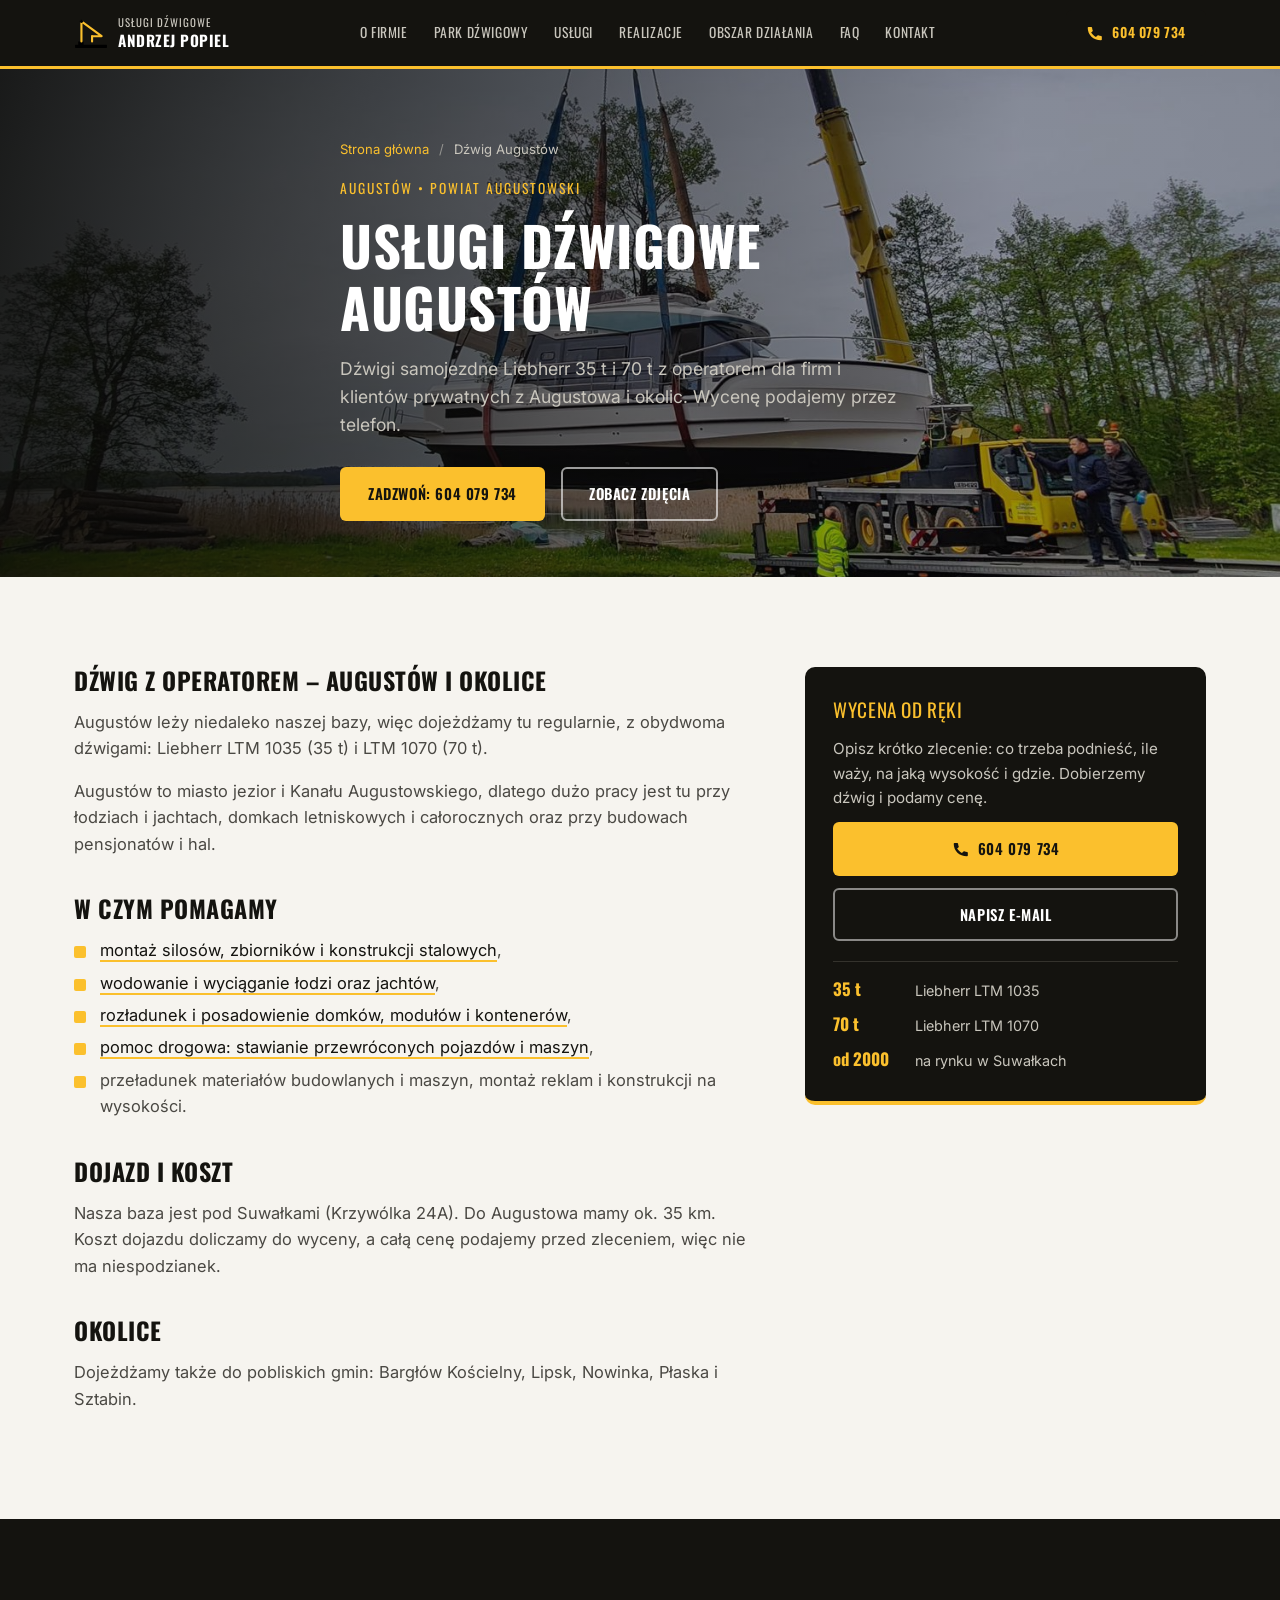
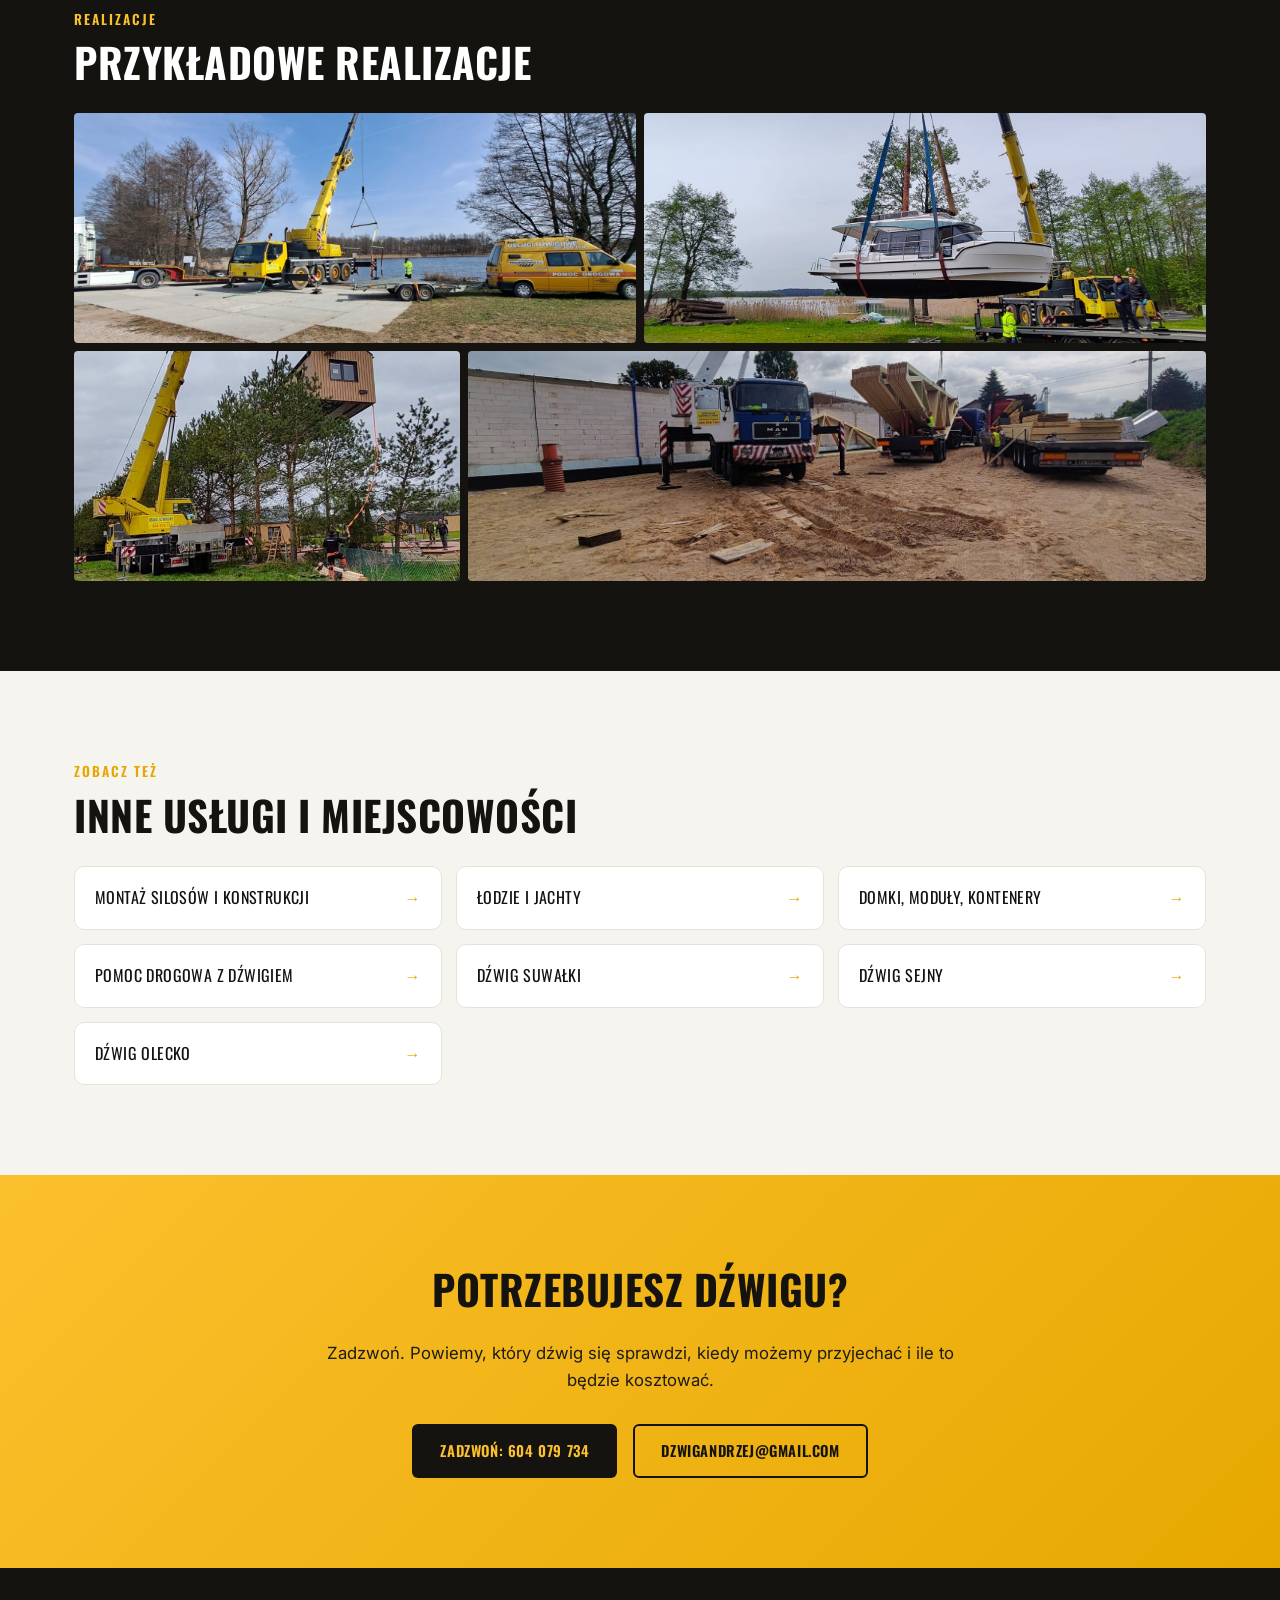
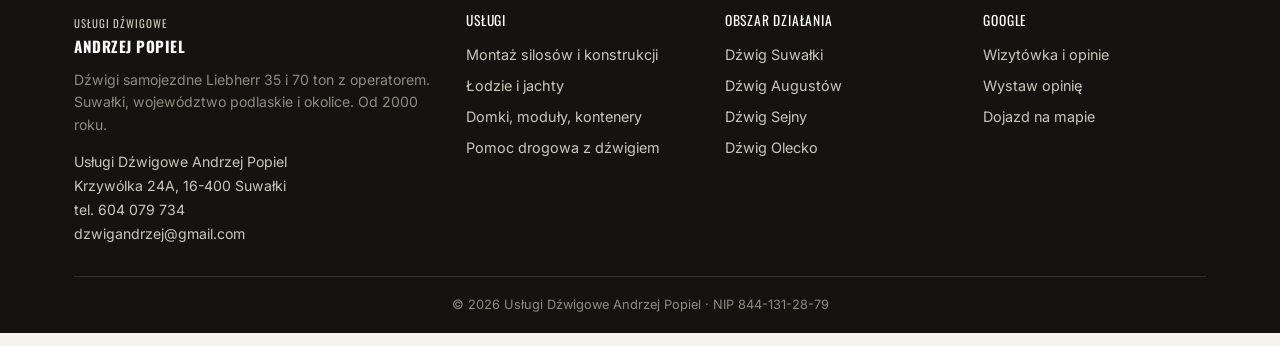
==== dzwig-augustow/index.html @ 6ecb6696 "SEO: dane firmy (JSON-LD), FAQ, obszar dzialania, podstrony uslug i miejscowosci, sitemap, robots, w" ====
<!DOCTYPE html>
<html lang="pl">
<head>
<meta charset="UTF-8">
<meta name="viewport" content="width=device-width, initial-scale=1.0">
<title>Dźwig Augustów – usługi dźwigowe i wynajem dźwigu | Popiel</title>
<meta name="description" content="Usługi dźwigowe w Augustowie i powiecie augustowskim. Dźwigi Liebherr 35 t i 70 t z operatorem: montaż, łodzie, domki, pomoc drogowa. Tel. 604 079 734.">
<link rel="canonical" href="https://www.dzwigsuwalki.pl/dzwig-augustow/">
<meta name="geo.region" content="PL-PD">
<meta name="geo.placename" content="Suwałki">
<meta property="og:type" content="website">
<meta property="og:locale" content="pl_PL">
<meta property="og:site_name" content="Usługi Dźwigowe Andrzej Popiel">
<meta property="og:title" content="Dźwig Augustów – usługi dźwigowe i wynajem dźwigu | Popiel">
<meta property="og:description" content="Usługi dźwigowe w Augustowie i powiecie augustowskim. Dźwigi Liebherr 35 t i 70 t z operatorem: montaż, łodzie, domki, pomoc drogowa. Tel. 604 079 734.">
<meta property="og:url" content="https://www.dzwigsuwalki.pl/dzwig-augustow/">
<meta property="og:image" content="https://www.dzwigsuwalki.pl/assets/img/galeria/galeria-32.jpg">
<meta name="twitter:card" content="summary_large_image">
<link rel="icon" href="/assets/img/favicon.svg" type="image/svg+xml">
<link rel="preconnect" href="https://fonts.googleapis.com">
<link rel="preconnect" href="https://fonts.gstatic.com" crossorigin>
<link href="https://fonts.googleapis.com/css2?family=Oswald:wght@500;600;700&family=Inter:wght@400;500;600;700&display=swap" rel="stylesheet">
<link rel="stylesheet" href="/assets/css/style.css">
<script type="application/ld+json">
{
 "@context": "https://schema.org",
 "@graph": [
  {
   "@type": "BreadcrumbList",
   "itemListElement": [
    {
     "@type": "ListItem",
     "position": 1,
     "name": "Strona główna",
     "item": "https://www.dzwigsuwalki.pl/"
    },
    {
     "@type": "ListItem",
     "position": 2,
     "name": "Dźwig Augustów",
     "item": "https://www.dzwigsuwalki.pl/dzwig-augustow/"
    }
   ]
  },
  {
   "@type": "Service",
   "name": "Usługi dźwigowe Augustów",
   "serviceType": "Usługi dźwigowe Augustów",
   "provider": {
    "@type": "LocalBusiness",
    "@id": "https://www.dzwigsuwalki.pl/#firma",
    "name": "Usługi Dźwigowe Andrzej Popiel",
    "telephone": "+48604079734",
    "address": {
     "@type": "PostalAddress",
     "streetAddress": "Krzywólka 24A",
     "addressLocality": "Suwałki",
     "postalCode": "16-400",
     "addressRegion": "podlaskie",
     "addressCountry": "PL"
    }
   },
   "areaServed": [
    "Augustów",
    "powiat augustowski",
    "Bargłów Kościelny",
    "Lipsk",
    "Nowinka",
    "Płaska",
    "Sztabin"
   ],
   "url": "https://www.dzwigsuwalki.pl/dzwig-augustow/",
   "description": "Usługi dźwigowe w Augustowie i powiecie augustowskim. Dźwigi Liebherr 35 t i 70 t z operatorem: montaż, łodzie, domki, pomoc drogowa. Tel. 604 079 734."
  }
 ]
}
</script>
</head>
<body>

<header class="site-header" id="header">
  <div class="container header-inner">
    <a href="/" class="logo" aria-label="Usługi Dźwigowe Andrzej Popiel – strona główna">
      <svg class="logo-icon" viewBox="0 0 64 64" aria-hidden="true">
        <rect x="2" y="54" width="60" height="6" rx="1"/>
        <rect x="8" y="48" width="10" height="8"/>
        <path d="M14 48 L14 10 L52 38 L34 38" fill="none" stroke="currentColor" stroke-width="4" stroke-linecap="round" stroke-linejoin="round"/>
        <line x1="34" y1="38" x2="34" y2="48" stroke="currentColor" stroke-width="4" stroke-linecap="round"/>
        <circle cx="14" cy="10" r="3"/>
      </svg>
      <span class="logo-text">USŁUGI DŹWIGOWE<br><strong>Andrzej Popiel</strong></span>
    </a>

    <nav class="main-nav" id="mainNav" aria-label="Menu główne">
      <a href="/#o-firmie">O firmie</a>
      <a href="/#sprzet">Park dźwigowy</a>
      <a href="/#uslugi">Usługi</a>
      <a href="/#galeria">Realizacje</a>
      <a href="/#obszar">Obszar działania</a>
      <a href="/#faq">FAQ</a>
      <a href="/#kontakt">Kontakt</a>
    </nav>

    <div class="header-actions">
      <a href="tel:604079734" class="btn btn-call">
        <svg viewBox="0 0 24 24" width="18" height="18" fill="currentColor" aria-hidden="true"><path d="M6.6 10.8c1.4 2.8 3.8 5.1 6.6 6.6l2.2-2.2c.3-.3.7-.4 1-.2 1.2.5 2.4.8 3.7.9.6 0 1 .5 1 1.1v3.6c0 .6-.5 1.1-1.1 1.1C9.6 21.7 2.3 14.4 2.3 5c0-.6.5-1.1 1.1-1.1H7c.6 0 1.1.4 1.1 1 .1 1.3.4 2.5.9 3.7.1.3.1.7-.2 1l-2.2 2.2z"/></svg>
        604 079 734
      </a>
      <button class="nav-toggle" id="navToggle" aria-label="Otwórz menu" aria-expanded="false">
        <span></span><span></span><span></span>
      </button>
    </div>
  </div>
</header>

<main>
<section class="subhero">
  <div class="hero-bg">
    <img src="/assets/img/galeria/galeria-32.jpg" alt="Załadunek łodzi motorowej dźwigiem nad jeziorem" loading="eager">
    <div class="hero-overlay"></div>
  </div>
  <div class="container subhero-content">
    <nav class="breadcrumbs" aria-label="Okruszki"><a href="/">Strona główna</a> <span>/</span> Dźwig Augustów</nav>
    <p class="hero-kicker">Augustów • powiat augustowski</p>
    <h1>Usługi dźwigowe Augustów</h1>
    <p class="hero-sub">Dźwigi samojezdne Liebherr 35&nbsp;t i&nbsp;70&nbsp;t z operatorem dla firm i klientów prywatnych z Augustowa i okolic. Wycenę podajemy przez telefon.</p>
    <div class="hero-cta">
      <a href="tel:604079734" class="btn btn-primary">Zadzwoń: 604 079 734</a>
      <a href="#realizacje" class="btn btn-ghost">Zobacz zdjęcia</a>
    </div>
  </div>
</section>

<section class="section">
  <div class="container article-grid">
    <article class="prose">
      <h2>Dźwig z operatorem – Augustów i okolice</h2>
      <p>Augustów leży niedaleko naszej bazy, więc dojeżdżamy tu regularnie, z obydwoma dźwigami: Liebherr LTM 1035 (35 t) i LTM 1070 (70 t).</p>
      <p>Augustów to miasto jezior i Kanału Augustowskiego, dlatego dużo pracy jest tu przy łodziach i jachtach, domkach letniskowych i całorocznych oraz przy budowach pensjonatów i hal.</p>

      <h2>W czym pomagamy</h2>
      <ul class="check-list">
        <li><a href="/montaz-silosow-konstrukcji/">montaż silosów, zbiorników i konstrukcji stalowych</a>,</li>
        <li><a href="/transport-lodzi-jachtow/">wodowanie i wyciąganie łodzi oraz jachtów</a>,</li>
        <li><a href="/przenoszenie-domkow-modulowych/">rozładunek i posadowienie domków, modułów i kontenerów</a>,</li>
        <li><a href="/pomoc-drogowa-dzwig/">pomoc drogowa: stawianie przewróconych pojazdów i maszyn</a>,</li>
        <li>przeładunek materiałów budowlanych i maszyn, montaż reklam i konstrukcji na wysokości.</li>
      </ul>

      <h2>Dojazd i koszt</h2>
      <p>Nasza baza jest pod Suwałkami (Krzywólka 24A). Do Augustowa mamy ok. 35 km. Koszt dojazdu doliczamy do wyceny, a całą cenę podajemy przed zleceniem, więc nie ma niespodzianek.</p>

      <h2>Okolice</h2>
      <p>Dojeżdżamy także do pobliskich gmin: Bargłów Kościelny, Lipsk, Nowinka, Płaska i Sztabin.</p>
    </article>
    <aside class="side-card">
      <p class="side-head">Wycena od ręki</p>
      <p>Opisz krótko zlecenie: co trzeba podnieść, ile waży, na jaką wysokość i gdzie. Dobierzemy dźwig i podamy cenę.</p>
      <a href="tel:604079734" class="btn btn-primary btn-block"><svg viewBox="0 0 24 24" width="18" height="18" fill="currentColor" aria-hidden="true"><path d="M6.6 10.8c1.4 2.8 3.8 5.1 6.6 6.6l2.2-2.2c.3-.3.7-.4 1-.2 1.2.5 2.4.8 3.7.9.6 0 1 .5 1 1.1v3.6c0 .6-.5 1.1-1.1 1.1C9.6 21.7 2.3 14.4 2.3 5c0-.6.5-1.1 1.1-1.1H7c.6 0 1.1.4 1.1 1 .1 1.3.4 2.5.9 3.7.1.3.1.7-.2 1l-2.2 2.2z"/></svg> 604 079 734</a>
      <a href="mailto:dzwigandrzej@gmail.com" class="btn btn-ghost-dark btn-block">Napisz e-mail</a>
      <ul class="side-facts">
        <li><strong>35 t</strong> Liebherr LTM 1035</li>
        <li><strong>70 t</strong> Liebherr LTM 1070</li>
        <li><strong>od 2000</strong> na rynku w Suwałkach</li>
      </ul>
    </aside>
  </div>
</section>

<section class="section section-dark" id="realizacje">
  <div class="container">
    <p class="section-kicker">Realizacje</p>
    <h2 class="section-title">Przykładowe realizacje</h2>
    <div class="gallery">
      <figure class="gallery-item" data-group="portfolio">
        <img src="/assets/img/galeria/galeria-02.jpg" alt="Przygotowanie do wodowania łodzi" loading="lazy">
        <figcaption>Przygotowanie do wodowania łodzi</figcaption>
      </figure>
      <figure class="gallery-item" data-group="portfolio">
        <img src="/assets/img/galeria/galeria-32.jpg" alt="Załadunek łodzi motorowej nad jeziorem" loading="lazy">
        <figcaption>Załadunek łodzi motorowej nad jeziorem</figcaption>
      </figure>
      <figure class="gallery-item" data-group="portfolio">
        <img src="/assets/img/galeria/galeria-25.jpg" alt="Przeniesienie domku całorocznego" loading="lazy">
        <figcaption>Przeniesienie domku całorocznego</figcaption>
      </figure>
      <figure class="gallery-item" data-group="portfolio">
        <img src="/assets/img/galeria/galeria-41.jpg" alt="Montaż wiązarów dachowych przy budowie hali" loading="lazy">
        <figcaption>Montaż wiązarów dachowych przy budowie hali</figcaption>
      </figure>
    </div>
  </div>
</section>

<section class="section">
  <div class="container">
    <p class="section-kicker">Zobacz też</p>
    <h2 class="section-title">Inne usługi i miejscowości</h2>
    <div class="related-grid">
      <a class="related-card" href="/montaz-silosow-konstrukcji/"><span>Montaż silosów i konstrukcji</span><span class="arrow">→</span></a>
      <a class="related-card" href="/transport-lodzi-jachtow/"><span>Łodzie i jachty</span><span class="arrow">→</span></a>
      <a class="related-card" href="/przenoszenie-domkow-modulowych/"><span>Domki, moduły, kontenery</span><span class="arrow">→</span></a>
      <a class="related-card" href="/pomoc-drogowa-dzwig/"><span>Pomoc drogowa z dźwigiem</span><span class="arrow">→</span></a>
      <a class="related-card" href="/"><span>Dźwig Suwałki</span><span class="arrow">→</span></a>
      <a class="related-card" href="/dzwig-sejny/"><span>Dźwig Sejny</span><span class="arrow">→</span></a>
      <a class="related-card" href="/dzwig-olecko/"><span>Dźwig Olecko</span><span class="arrow">→</span></a>
    </div>
  </div>
</section>

<section class="section cennik">
  <div class="container cennik-inner">
    <h2 class="section-title">Potrzebujesz dźwigu?</h2>
    <p class="section-lead">Zadzwoń. Powiemy, który dźwig się sprawdzi, kiedy możemy przyjechać i ile to będzie kosztować.</p>
    <div class="cennik-cta">
      <a href="tel:604079734" class="btn btn-primary btn-dark">Zadzwoń: 604 079 734</a>
      <a href="mailto:dzwigandrzej@gmail.com" class="btn btn-ghost-dark">dzwigandrzej@gmail.com</a>
    </div>
  </div>
</section>
</main>

<footer class="site-footer">
  <div class="container">
    <div class="footer-grid">
      <div class="footer-brand">
        <span class="logo-text">USŁUGI DŹWIGOWE<br><strong>Andrzej Popiel</strong></span>
        <p>Dźwigi samojezdne Liebherr 35 i 70 ton z operatorem. Suwałki, województwo podlaskie i okolice. Od 2000 roku.</p>
        <address class="footer-nap">
          Usługi Dźwigowe Andrzej Popiel<br>
          Krzywólka 24A, 16-400 Suwałki<br>
          <a href="tel:604079734">tel. 604 079 734</a><br>
          <a href="mailto:dzwigandrzej@gmail.com">dzwigandrzej@gmail.com</a>
        </address>
      </div>
      <div class="footer-col">
        <p class="footer-head">Usługi</p>
        <ul>
          <li><a href="/montaz-silosow-konstrukcji/">Montaż silosów i konstrukcji</a></li>
          <li><a href="/transport-lodzi-jachtow/">Łodzie i jachty</a></li>
          <li><a href="/przenoszenie-domkow-modulowych/">Domki, moduły, kontenery</a></li>
          <li><a href="/pomoc-drogowa-dzwig/">Pomoc drogowa z dźwigiem</a></li>
        </ul>
      </div>
      <div class="footer-col">
        <p class="footer-head">Obszar działania</p>
        <ul>
          <li><a href="/">Dźwig Suwałki</a></li>
          <li><a href="/dzwig-augustow/">Dźwig Augustów</a></li>
          <li><a href="/dzwig-sejny/">Dźwig Sejny</a></li>
          <li><a href="/dzwig-olecko/">Dźwig Olecko</a></li>
        </ul>
      </div>
      <div class="footer-col">
        <p class="footer-head">Google</p>
        <ul>
          <li><a href="https://www.google.com/maps/place/?q=place_id:ChIJlbcXDkkC4UYRkicDk2VpRoY" target="_blank" rel="noopener">Wizytówka i opinie</a></li>
          <li><a href="https://search.google.com/local/writereview?placeid=ChIJlbcXDkkC4UYRkicDk2VpRoY" target="_blank" rel="noopener">Wystaw opinię</a></li>
          <li><a href="https://www.google.com/maps/place/?q=place_id:ChIJlbcXDkkC4UYRkicDk2VpRoY" target="_blank" rel="noopener">Dojazd na mapie</a></li>
        </ul>
      </div>
    </div>
    <p class="footer-bottom">&copy; <span id="year">2026</span> Usługi Dźwigowe Andrzej Popiel · NIP 844-131-28-79</p>
  </div>
</footer>

<div class="lightbox" id="lightbox">
  <button class="lightbox-close" id="lightboxClose" aria-label="Zamknij">&times;</button>
  <button class="lightbox-nav lightbox-prev" id="lightboxPrev" aria-label="Poprzednie zdjęcie">&#8249;</button>
  <img src="" alt="" id="lightboxImg">
  <button class="lightbox-nav lightbox-next" id="lightboxNext" aria-label="Następne zdjęcie">&#8250;</button>
  <p class="lightbox-caption" id="lightboxCaption"></p>
</div>

<script src="/assets/js/script.js"></script>
</body>
</html>
---- assets/css/style.css ----
/* =========================================================
   Usługi Dźwigowe Andrzej Popiel — style.css
   Industrial yellow / black theme
   ========================================================= */

:root{
  --yellow: #FBC02D;
  --yellow-dark: #E6A800;
  --black: #14130F;
  --black-soft: #1c1b16;
  --grey-900: #232220;
  --grey-700: #4a4843;
  --grey-300: #c9c6bd;
  --cream: #f6f4ef;
  --white: #ffffff;
  --red: #C0392B;
  --radius: 10px;
  --shadow: 0 12px 30px rgba(0,0,0,.18);
  --font-head: 'Oswald', sans-serif;
  --font-body: 'Inter', system-ui, -apple-system, Segoe UI, Roboto, sans-serif;
  --container: 1180px;
}

*{box-sizing:border-box;}
html{scroll-behavior:smooth;}
body{
  margin:0;
  font-family:var(--font-body);
  color:var(--black);
  background:var(--cream);
  line-height:1.6;
  -webkit-font-smoothing:antialiased;
}
img{max-width:100%;display:block;}
a{color:inherit;text-decoration:none;}
ul{margin:0;padding:0;}
h1,h2,h3{font-family:var(--font-head);text-transform:uppercase;letter-spacing:.5px;margin:0 0 .5em;line-height:1.15;}
p{margin:0 0 1em;}
.container{max-width:var(--container);margin:0 auto;padding:0 24px;}

/* ---------- Buttons ---------- */
.btn{
  display:inline-flex;align-items:center;gap:8px;
  padding:13px 26px;border-radius:6px;font-family:var(--font-head);
  font-weight:600;text-transform:uppercase;letter-spacing:.6px;font-size:.92rem;
  border:2px solid transparent;cursor:pointer;transition:transform .15s ease, box-shadow .15s ease, background .15s ease, color .15s ease;
}
.btn:hover{transform:translateY(-2px);}
.btn-primary{background:var(--yellow);color:var(--black);}
.btn-primary:hover{background:var(--yellow-dark);box-shadow:var(--shadow);}
.btn-ghost{background:transparent;color:var(--white);border-color:rgba(255,255,255,.6);}
.btn-ghost:hover{background:rgba(255,255,255,.12);border-color:var(--white);}
.btn-ghost-dark{background:transparent;color:var(--black);border-color:var(--black);}
.btn-ghost-dark:hover{background:var(--black);color:var(--white);}
.btn-call{background:var(--black);color:var(--yellow);padding:10px 18px;font-size:.85rem;}
.btn-call:hover{background:var(--grey-900);transform:none;}
.btn-call svg{flex-shrink:0;}

/* ---------- Header ---------- */
.site-header{
  position:sticky;top:0;z-index:100;
  background:var(--black);
  border-bottom:3px solid var(--yellow);
}
.header-inner{
  display:flex;align-items:center;justify-content:space-between;
  padding:10px 24px;gap:20px;
}
.logo{display:flex;align-items:center;gap:10px;color:var(--white);flex-shrink:0;}
.logo-icon{width:34px;height:34px;color:var(--yellow);flex-shrink:0;}
.logo-text{font-family:var(--font-head);font-size:.68rem;letter-spacing:1px;text-transform:uppercase;line-height:1.35;color:var(--grey-300);}
.logo-text strong{color:var(--white);font-size:.95rem;letter-spacing:.5px;}

.main-nav{display:flex;gap:26px;}
.main-nav a{
  font-family:var(--font-head);font-size:.85rem;letter-spacing:.6px;text-transform:uppercase;
  color:var(--grey-300);position:relative;padding:4px 0;
}
.main-nav a:hover{color:var(--yellow);}

.header-actions{display:flex;align-items:center;gap:14px;}
.nav-toggle{
  display:none;flex-direction:column;justify-content:center;gap:5px;
  width:38px;height:38px;background:none;border:none;cursor:pointer;padding:0;
}
.nav-toggle span{display:block;height:2px;width:100%;background:var(--white);border-radius:2px;}

/* ---------- Hero ---------- */
.hero{position:relative;min-height:88vh;display:flex;align-items:center;color:var(--white);overflow:hidden;}
.hero-bg{position:absolute;inset:0;z-index:0;}
.hero-bg img{width:100%;height:100%;object-fit:cover;object-position:center 40%;}
.hero-overlay{
  position:absolute;inset:0;
  background:linear-gradient(100deg, rgba(10,10,8,.92) 0%, rgba(10,10,8,.62) 42%, rgba(10,10,8,.35) 75%);
}
.hero-content{position:relative;z-index:1;padding-top:60px;padding-bottom:70px;}
.hero-kicker{
  font-family:var(--font-head);text-transform:uppercase;letter-spacing:2px;color:var(--yellow);
  font-size:.85rem;margin-bottom:14px;
}
.hero h1{font-size:clamp(2.4rem, 5.5vw, 4.2rem);margin-bottom:18px;max-width:14ch;}
.hero-sub{font-size:1.1rem;max-width:560px;color:var(--grey-300);}
.hero-sub strong{color:var(--white);}
.hero-cta{display:flex;gap:16px;flex-wrap:wrap;margin-top:28px;}

.scroll-down{
  position:absolute;bottom:26px;left:50%;transform:translateX(-50%);
  width:30px;height:48px;border:2px solid rgba(255,255,255,.6);border-radius:20px;z-index:1;
}
.scroll-down span{
  position:absolute;top:8px;left:50%;width:5px;height:5px;margin-left:-2.5px;
  background:var(--yellow);border-radius:50%;animation:scrollDown 1.8s infinite;
}
@keyframes scrollDown{0%{opacity:1;top:8px;}80%{opacity:0;top:30px;}100%{opacity:0;top:8px;}}

/* ---------- Sections ---------- */
.section{padding:90px 0;}
.section-dark{background:var(--black);color:var(--white);}
.section-dark .section-title{color:var(--white);}
.section-kicker{
  font-family:var(--font-head);text-transform:uppercase;letter-spacing:2px;color:var(--yellow-dark);
  font-size:.85rem;margin-bottom:8px;font-weight:600;
}
.section-dark .section-kicker{color:var(--yellow);}
.section-title{font-size:clamp(1.8rem,3.2vw,2.6rem);margin-bottom:28px;}
.section-lead{max-width:680px;color:var(--grey-700);font-size:1.05rem;}
.section-dark .section-lead{color:var(--grey-300);}

/* ---------- About ---------- */
.about-grid{display:grid;grid-template-columns:1.5fr 1fr;gap:50px;align-items:start;}
.about-text p{color:var(--grey-700);font-size:1.03rem;}
.about-badges{display:grid;grid-template-columns:1fr 1fr;gap:14px;}
.badge-card{
  background:var(--black);color:var(--white);border-radius:var(--radius);
  padding:22px 16px;text-align:center;display:flex;flex-direction:column;justify-content:center;
  gap:6px;border-bottom:4px solid var(--yellow);min-height:120px;
}
.badge-num{font-family:var(--font-head);font-size:1.9rem;color:var(--yellow);font-weight:700;}
.badge-label{font-size:.82rem;letter-spacing:.4px;color:var(--grey-300);text-transform:uppercase;}
.badge-wide{grid-column:1 / -1;background:var(--grey-900);}

/* ---------- Fleet ---------- */
.fleet-grid{display:grid;grid-template-columns:1fr 1fr;gap:30px;}
.fleet-card{background:var(--grey-900);border-radius:var(--radius);overflow:hidden;border:1px solid #34322c;}
.fleet-img{aspect-ratio:16/10;overflow:hidden;}
.fleet-img img{width:100%;height:100%;object-fit:cover;}
.fleet-info{padding:26px 26px 30px;}
.fleet-info h3{color:var(--white);font-size:1.5rem;margin-bottom:14px;}
.fleet-info h3 span{color:var(--yellow);}
.fleet-info p{color:var(--grey-300);font-size:.98rem;margin-bottom:0;}

/* ---------- Services ---------- */
.services-grid{display:grid;grid-template-columns:repeat(4,1fr);gap:20px;}
.service-card{
  background:var(--white);border:1px solid #e7e3d8;border-radius:var(--radius);
  padding:26px 22px;transition:transform .18s ease, box-shadow .18s ease, border-color .18s ease;
}
.service-card:hover{transform:translateY(-4px);box-shadow:var(--shadow);border-color:var(--yellow);}
.service-icon{font-size:1.8rem;margin-bottom:12px;}
.service-card h3{font-size:1rem;margin-bottom:8px;letter-spacing:.3px;}
.service-card p{color:var(--grey-700);font-size:.92rem;margin-bottom:0;}

/* ---------- Gallery filters ---------- */
.filters{display:flex;gap:10px;flex-wrap:wrap;margin-bottom:34px;}
.filter-btn{
  background:transparent;border:1.5px solid var(--grey-700);color:var(--grey-300);
  font-family:var(--font-head);font-size:.78rem;letter-spacing:.6px;text-transform:uppercase;
  padding:9px 18px;border-radius:30px;cursor:pointer;transition:all .15s ease;
}
.filter-btn:hover{border-color:var(--yellow);color:var(--white);}
.filter-btn.active{background:var(--yellow);border-color:var(--yellow);color:var(--black);}

/* ---------- Justified gallery (pure CSS, preserves full image content) ---------- */
.gallery{display:flex;flex-wrap:wrap;gap:8px;}
.gallery-item{
  position:relative;flex-grow:1;margin:0;cursor:pointer;overflow:hidden;border-radius:4px;
  background:#000;
}
.gallery-item img{
  height:230px;width:100%;min-width:160px;object-fit:cover;display:block;
  transition:transform .35s ease, filter .35s ease;
}
.gallery-item:hover img{transform:scale(1.06);}
.gallery-item figcaption{
  position:absolute;left:0;right:0;bottom:0;padding:14px 14px 10px;
  background:linear-gradient(0deg, rgba(0,0,0,.85), rgba(0,0,0,0));
  color:var(--white);font-size:.84rem;opacity:0;transform:translateY(8px);
  transition:opacity .25s ease, transform .25s ease;
}
.gallery-item:hover figcaption{opacity:1;transform:translateY(0);}
.gallery-item .tag{
  display:block;color:var(--yellow);font-size:.7rem;text-transform:uppercase;letter-spacing:.5px;margin-top:3px;
  font-family:var(--font-head);
}
.gallery-item.is-hidden{display:none;}

/* Historic photos — subtle archival tint to distinguish from current portfolio */
.historia-gallery .gallery-item img{filter:sepia(.22) contrast(1.03) saturate(.92);}
.historia-gallery .gallery-item:hover img{filter:sepia(.05) contrast(1.05);}

/* ---------- Lightbox ---------- */
.lightbox{
  position:fixed;inset:0;background:rgba(8,8,6,.94);z-index:1000;
  display:none;align-items:center;justify-content:center;flex-direction:column;padding:30px;
}
.lightbox.open{display:flex;}
.lightbox img{max-width:90vw;max-height:80vh;border-radius:4px;box-shadow:0 20px 60px rgba(0,0,0,.5);}
.lightbox-caption{color:var(--grey-300);margin-top:16px;font-size:.95rem;text-align:center;}
.lightbox-close{
  position:absolute;top:20px;right:24px;background:none;border:none;color:var(--white);
  font-size:2.4rem;line-height:1;cursor:pointer;
}
.lightbox-nav{
  position:absolute;top:50%;transform:translateY(-50%);background:rgba(255,255,255,.08);
  border:none;color:var(--white);width:50px;height:50px;border-radius:50%;font-size:1.3rem;cursor:pointer;
}
.lightbox-nav:hover{background:var(--yellow);color:var(--black);}
.lightbox-prev{left:20px;}
.lightbox-next{right:20px;}

/* ---------- Cennik ---------- */
.cennik{background:linear-gradient(135deg, var(--yellow) 0%, var(--yellow-dark) 100%);}
.cennik-inner{text-align:center;}
.cennik .section-kicker{color:var(--black);opacity:.7;}
.cennik .section-title{color:var(--black);}
.cennik .section-lead{color:var(--black-soft);margin:0 auto 30px;}
.cennik-cta{display:flex;gap:16px;justify-content:center;flex-wrap:wrap;}
.cennik .btn-ghost-dark{border-color:var(--black);}

/* ---------- Contact ---------- */
.contact-grid{display:grid;grid-template-columns:1fr 1.2fr;gap:40px;align-items:stretch;}
.contact-info{display:flex;flex-direction:column;gap:14px;}
.contact-row{
  display:flex;align-items:center;gap:16px;background:var(--white);border:1px solid #e7e3d8;
  border-radius:var(--radius);padding:18px 20px;transition:border-color .15s ease, transform .15s ease;
}
a.contact-row:hover{border-color:var(--yellow);transform:translateX(4px);}
.contact-row-static{cursor:default;}
.contact-row-static:hover{transform:none;}
.contact-icon{
  width:42px;height:42px;border-radius:50%;background:var(--black);color:var(--yellow);
  display:flex;align-items:center;justify-content:center;flex-shrink:0;
}
.contact-row strong{display:block;font-family:var(--font-head);text-transform:uppercase;font-size:.78rem;letter-spacing:.5px;color:var(--grey-700);}
.btn-maps{align-self:flex-start;margin-top:6px;}
.contact-map{border-radius:var(--radius);overflow:hidden;min-height:340px;border:1px solid #e7e3d8;}
.contact-map iframe{width:100%;height:100%;min-height:340px;filter:grayscale(.1) contrast(1.05);}

/* ---------- Footer ---------- */
.site-footer{background:var(--black);color:var(--grey-300);padding:42px 0 0;}
.footer-inner{display:flex;justify-content:space-between;align-items:flex-end;flex-wrap:wrap;gap:24px;padding-bottom:28px;border-bottom:1px solid #34322c;}
.footer-brand .logo-text{color:var(--grey-300);}
.footer-brand .logo-text strong{color:var(--white);}
.footer-brand p{margin-top:8px;font-size:.88rem;color:var(--grey-700);}
.footer-contact{display:flex;flex-direction:column;gap:6px;align-items:flex-end;font-family:var(--font-head);letter-spacing:.4px;}
.footer-contact a:hover{color:var(--yellow);}
.footer-bottom{text-align:center;font-size:.8rem;color:var(--grey-700);padding:18px 0;}

/* ---------- Reveal animation ---------- */
.reveal{opacity:0;transform:translateY(24px);transition:opacity .6s ease, transform .6s ease;}
.reveal.in-view{opacity:1;transform:translateY(0);}

/* =========================================================
   Responsive
   ========================================================= */
@media (max-width: 980px){
  .main-nav{
    position:fixed;top:65px;left:0;right:0;bottom:0;background:var(--black);
    flex-direction:column;align-items:flex-start;gap:0;padding:10px 0;
    transform:translateY(-110%);transition:transform .25s ease;overflow-y:auto;
  }
  .main-nav.open{transform:translateY(0);}
  .main-nav a{width:100%;padding:16px 24px;border-bottom:1px solid #2a2924;}
  .nav-toggle{display:flex;}
  .about-grid{grid-template-columns:1fr;}
  .fleet-grid{grid-template-columns:1fr;}
  .services-grid{grid-template-columns:repeat(2,1fr);}
  .contact-grid{grid-template-columns:1fr;}
  .contact-map{min-height:280px;}
}

@media (max-width: 600px){
  .header-inner{padding:8px 16px;}
  .logo-text{display:none;}
  .btn-call{font-size:.8rem;padding:9px 12px;}
  .hero{min-height:78vh;}
  .hero h1{max-width:none;}
  .hero-cta .btn{flex:1 1 100%;justify-content:center;}
  .section{padding:60px 0;}
  .services-grid{grid-template-columns:1fr 1fr;}
  .about-badges{grid-template-columns:1fr 1fr;}
  .gallery-item img{height:140px;}
  .lightbox-nav{width:40px;height:40px;font-size:1rem;}
  .lightbox-prev{left:8px;}
  .lightbox-next{right:8px;}
  .footer-inner{flex-direction:column;align-items:flex-start;}
  .footer-contact{align-items:flex-start;}
}

@media (max-width: 400px){
  .services-grid{grid-template-columns:1fr;}
}

/* =========================================================
   SEO update 2026-10 — nowe sekcje i podstrony
   ========================================================= */
address{font-style:normal;}
.inline-address{display:inline;}
.btn-block{width:100%;justify-content:center;}
.btn-dark{background:var(--black);color:var(--yellow);}
.btn-dark:hover{background:var(--grey-900);}

/* usługi – linki */
.service-card h3 a:hover{color:var(--yellow-dark);}
.service-more{display:inline-block;margin-top:12px;font-family:var(--font-head);font-size:.8rem;letter-spacing:.6px;text-transform:uppercase;color:var(--black);border-bottom:2px solid var(--yellow);}
.service-more:hover{color:var(--yellow-dark);}

/* opinie */
.reviews-band{background:var(--grey-900);color:var(--white);padding:46px 0;border-top:3px solid var(--yellow);}
.reviews-inner{display:grid;grid-template-columns:auto 1fr auto;gap:40px;align-items:center;}
.reviews-score{display:flex;flex-direction:column;align-items:flex-start;gap:2px;}
.reviews-num{font-family:var(--font-head);font-size:3.2rem;line-height:1;color:var(--yellow);font-weight:700;}
.reviews-stars{color:var(--yellow);letter-spacing:3px;font-size:1.1rem;}
.reviews-label{font-size:.78rem;text-transform:uppercase;letter-spacing:.6px;color:var(--grey-300);}
.reviews-quote{margin:0;font-size:1.25rem;font-family:var(--font-head);letter-spacing:.3px;}
.reviews-quote span{display:block;font-family:var(--font-body);font-size:.85rem;color:var(--grey-300);margin-top:4px;letter-spacing:0;}
.reviews-cta{display:flex;gap:12px;flex-wrap:wrap;}

/* obszar */
.area-grid{display:grid;grid-template-columns:repeat(4,1fr);gap:16px;margin:10px 0 24px;}
.area-card{display:flex;flex-direction:column;gap:4px;background:var(--white);border:1px solid #e7e3d8;border-left:4px solid var(--yellow);border-radius:var(--radius);padding:20px 20px;transition:transform .15s ease, box-shadow .15s ease;}
a.area-card:hover{transform:translateY(-3px);box-shadow:var(--shadow);}
.area-card strong{font-family:var(--font-head);text-transform:uppercase;letter-spacing:.4px;font-size:1.1rem;}
.area-card span{color:var(--grey-700);font-size:.9rem;}
.area-card-main{background:var(--black);color:var(--white);border-color:var(--black);border-left-color:var(--yellow);}
.area-card-main span{color:var(--grey-300);}
.area-list{color:var(--grey-700);max-width:900px;font-size:.95rem;}

/* FAQ */
.section-faq{background:#efece4;}
.faq-wrap{display:grid;grid-template-columns:1fr 1.6fr;gap:50px;align-items:start;}
.faq-list{display:flex;flex-direction:column;gap:10px;}
.faq-item{background:var(--white);border:1px solid #e2ddd0;border-radius:var(--radius);}
.faq-item summary{cursor:pointer;list-style:none;padding:18px 52px 18px 20px;font-weight:600;position:relative;}
.faq-item summary::-webkit-details-marker{display:none;}
.faq-item summary::after{content:"+";position:absolute;right:20px;top:50%;transform:translateY(-50%);font-family:var(--font-head);font-size:1.4rem;color:var(--yellow-dark);}
.faq-item[open] summary::after{content:"–";}
.faq-item[open]{border-color:var(--yellow);}
.faq-item p{padding:0 20px 18px;margin:0;color:var(--grey-700);}

/* footer */
.footer-grid{display:grid;grid-template-columns:1.6fr 1fr 1fr 1fr;gap:36px;padding-bottom:30px;border-bottom:1px solid #34322c;}
.footer-brand p{margin-top:8px;font-size:.88rem;color:#8d8a81;}
.footer-nap{font-size:.88rem;line-height:1.7;color:var(--grey-300);}
.footer-nap a:hover,.footer-col a:hover{color:var(--yellow);}
.footer-head{font-family:var(--font-head);text-transform:uppercase;letter-spacing:.8px;color:var(--white);font-size:.85rem;margin-bottom:12px;}
.footer-col ul{list-style:none;display:flex;flex-direction:column;gap:8px;font-size:.9rem;}
.footer-bottom{color:#8d8a81;}

/* podstrony */
.subhero{position:relative;min-height:56vh;display:flex;align-items:flex-end;color:var(--white);overflow:hidden;}
.subhero-content{position:relative;z-index:1;padding-top:70px;padding-bottom:56px;}
.subhero h1{font-size:clamp(2rem,4.6vw,3.4rem);margin-bottom:16px;max-width:20ch;}
.breadcrumbs{font-size:.82rem;color:var(--grey-300);margin-bottom:18px;}
.breadcrumbs a{color:var(--yellow);}
.breadcrumbs span{margin:0 6px;opacity:.6;}
.article-grid{display:grid;grid-template-columns:1.7fr 1fr;gap:50px;align-items:start;}
.prose{max-width:720px;}
.prose h2{font-size:1.5rem;margin:1.6em 0 .6em;}
.prose h2:first-child{margin-top:0;}
.prose p,.prose li{color:var(--grey-700);font-size:1.03rem;}
.prose a{color:var(--black);border-bottom:2px solid var(--yellow);}
.prose a:hover{color:var(--yellow-dark);}
.check-list{list-style:none;margin:0 0 1em;display:flex;flex-direction:column;gap:6px;}
.check-list li{position:relative;padding-left:26px;}
.check-list li::before{content:"";position:absolute;left:0;top:.55em;width:12px;height:12px;background:var(--yellow);border-radius:2px;}
.step-list{margin:0 0 1em;padding-left:22px;display:flex;flex-direction:column;gap:10px;}
.step-list li::marker{font-family:var(--font-head);color:var(--yellow-dark);font-weight:700;}
.side-card{position:sticky;top:90px;background:var(--black);color:var(--white);border-radius:var(--radius);padding:28px;border-bottom:4px solid var(--yellow);display:flex;flex-direction:column;gap:12px;}
.side-card p{color:var(--grey-300);margin:0;font-size:.95rem;}
.side-card .side-head{font-family:var(--font-head);text-transform:uppercase;letter-spacing:.6px;color:var(--yellow);font-size:1.2rem;}
.side-card .btn-ghost-dark{color:var(--white);border-color:rgba(255,255,255,.5);}
.side-card .btn-ghost-dark:hover{background:var(--white);color:var(--black);}
.side-facts{list-style:none;margin-top:8px;border-top:1px solid #34322c;padding-top:14px;display:flex;flex-direction:column;gap:8px;font-size:.9rem;color:var(--grey-300);}
.side-facts strong{display:inline-block;min-width:78px;font-family:var(--font-head);color:var(--yellow);font-size:1.05rem;}
.related-grid{display:grid;grid-template-columns:repeat(3,1fr);gap:14px;}
.related-card{display:flex;justify-content:space-between;align-items:center;background:var(--white);border:1px solid #e7e3d8;border-radius:var(--radius);padding:18px 20px;font-family:var(--font-head);text-transform:uppercase;letter-spacing:.4px;transition:border-color .15s ease, transform .15s ease;}
.related-card:hover{border-color:var(--yellow);transform:translateX(4px);}
.related-card .arrow{color:var(--yellow-dark);}
.notfound{min-height:50vh;}

@media (max-width: 980px){
  .reviews-inner{grid-template-columns:1fr;gap:20px;}
  .area-grid{grid-template-columns:1fr 1fr;}
  .faq-wrap{grid-template-columns:1fr;gap:10px;}
  .footer-grid{grid-template-columns:1fr 1fr;}
  .article-grid{grid-template-columns:1fr;}
  .side-card{position:static;}
  .related-grid{grid-template-columns:1fr 1fr;}
}
@media (max-width: 600px){
  .area-grid{grid-template-columns:1fr;}
  .footer-grid{grid-template-columns:1fr;}
  .related-grid{grid-template-columns:1fr;}
  .subhero{min-height:auto;}
  .reviews-cta .btn{flex:1 1 100%;justify-content:center;}
}
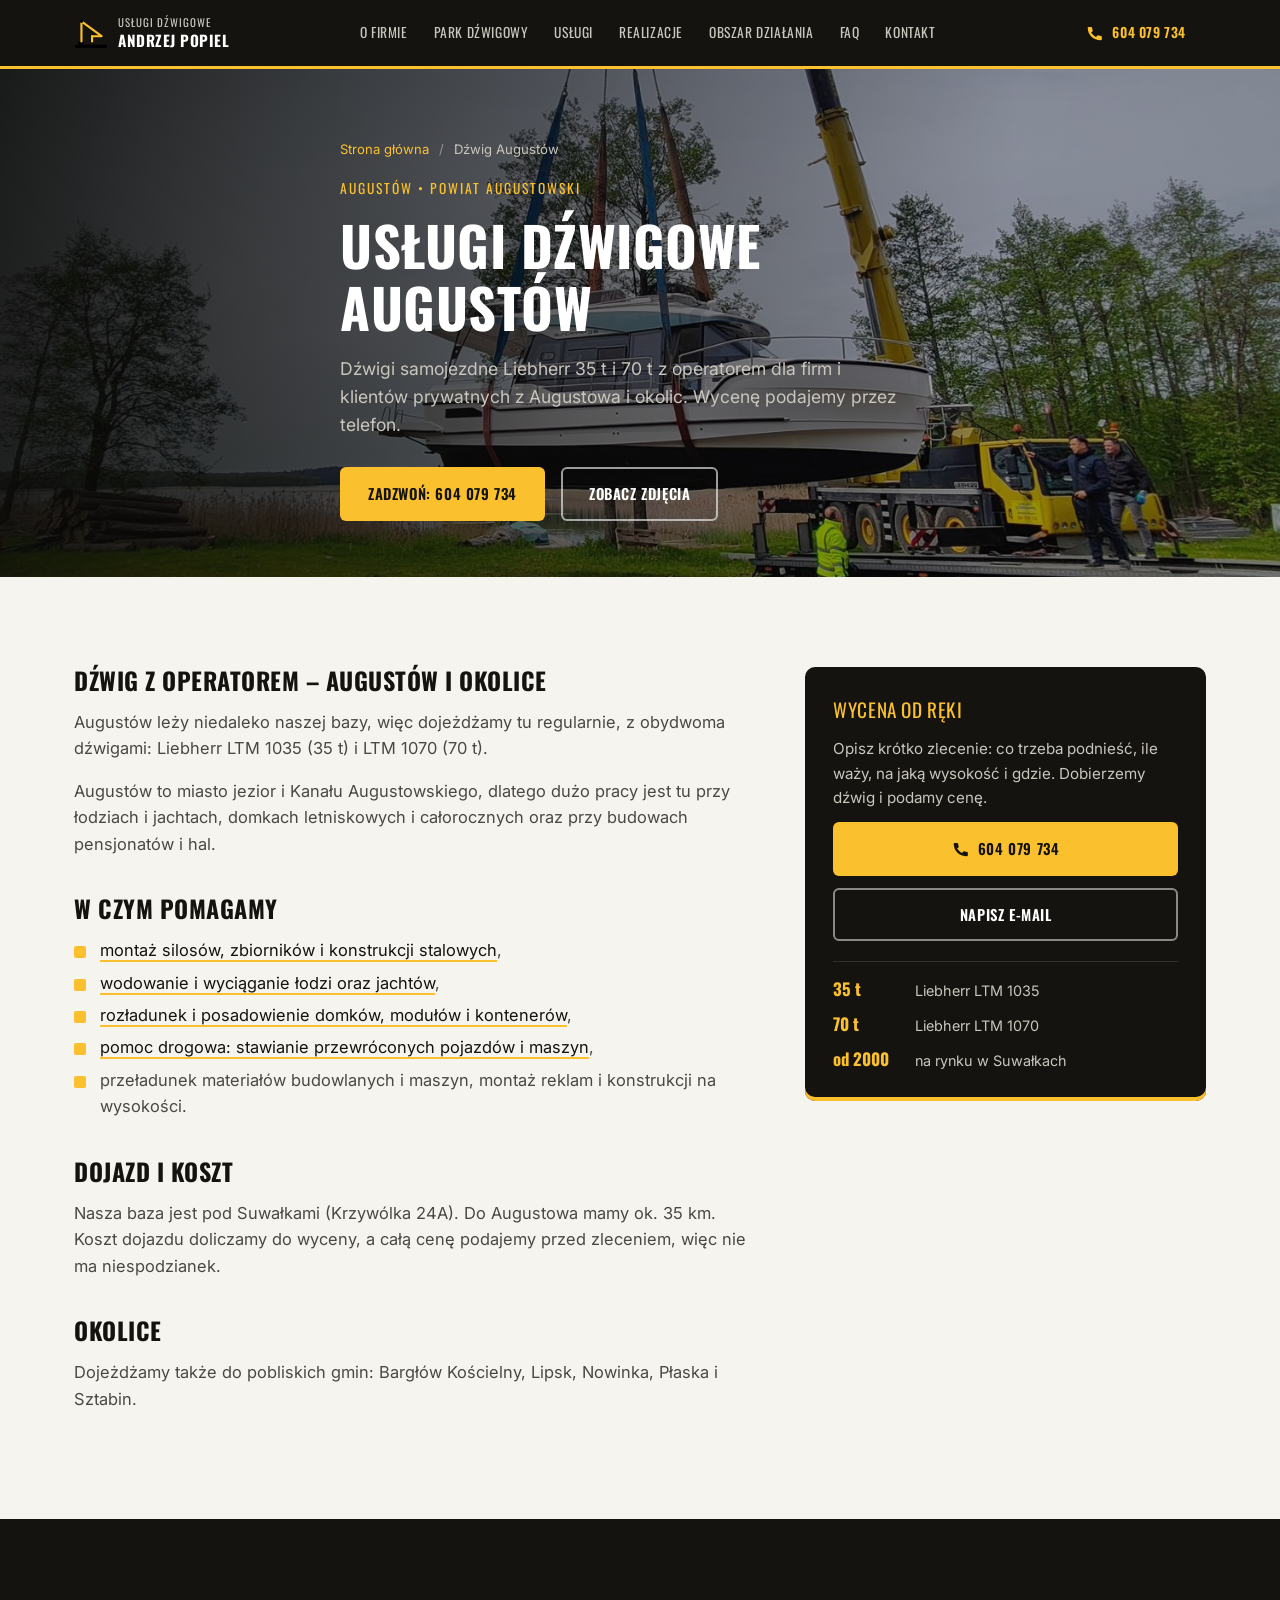
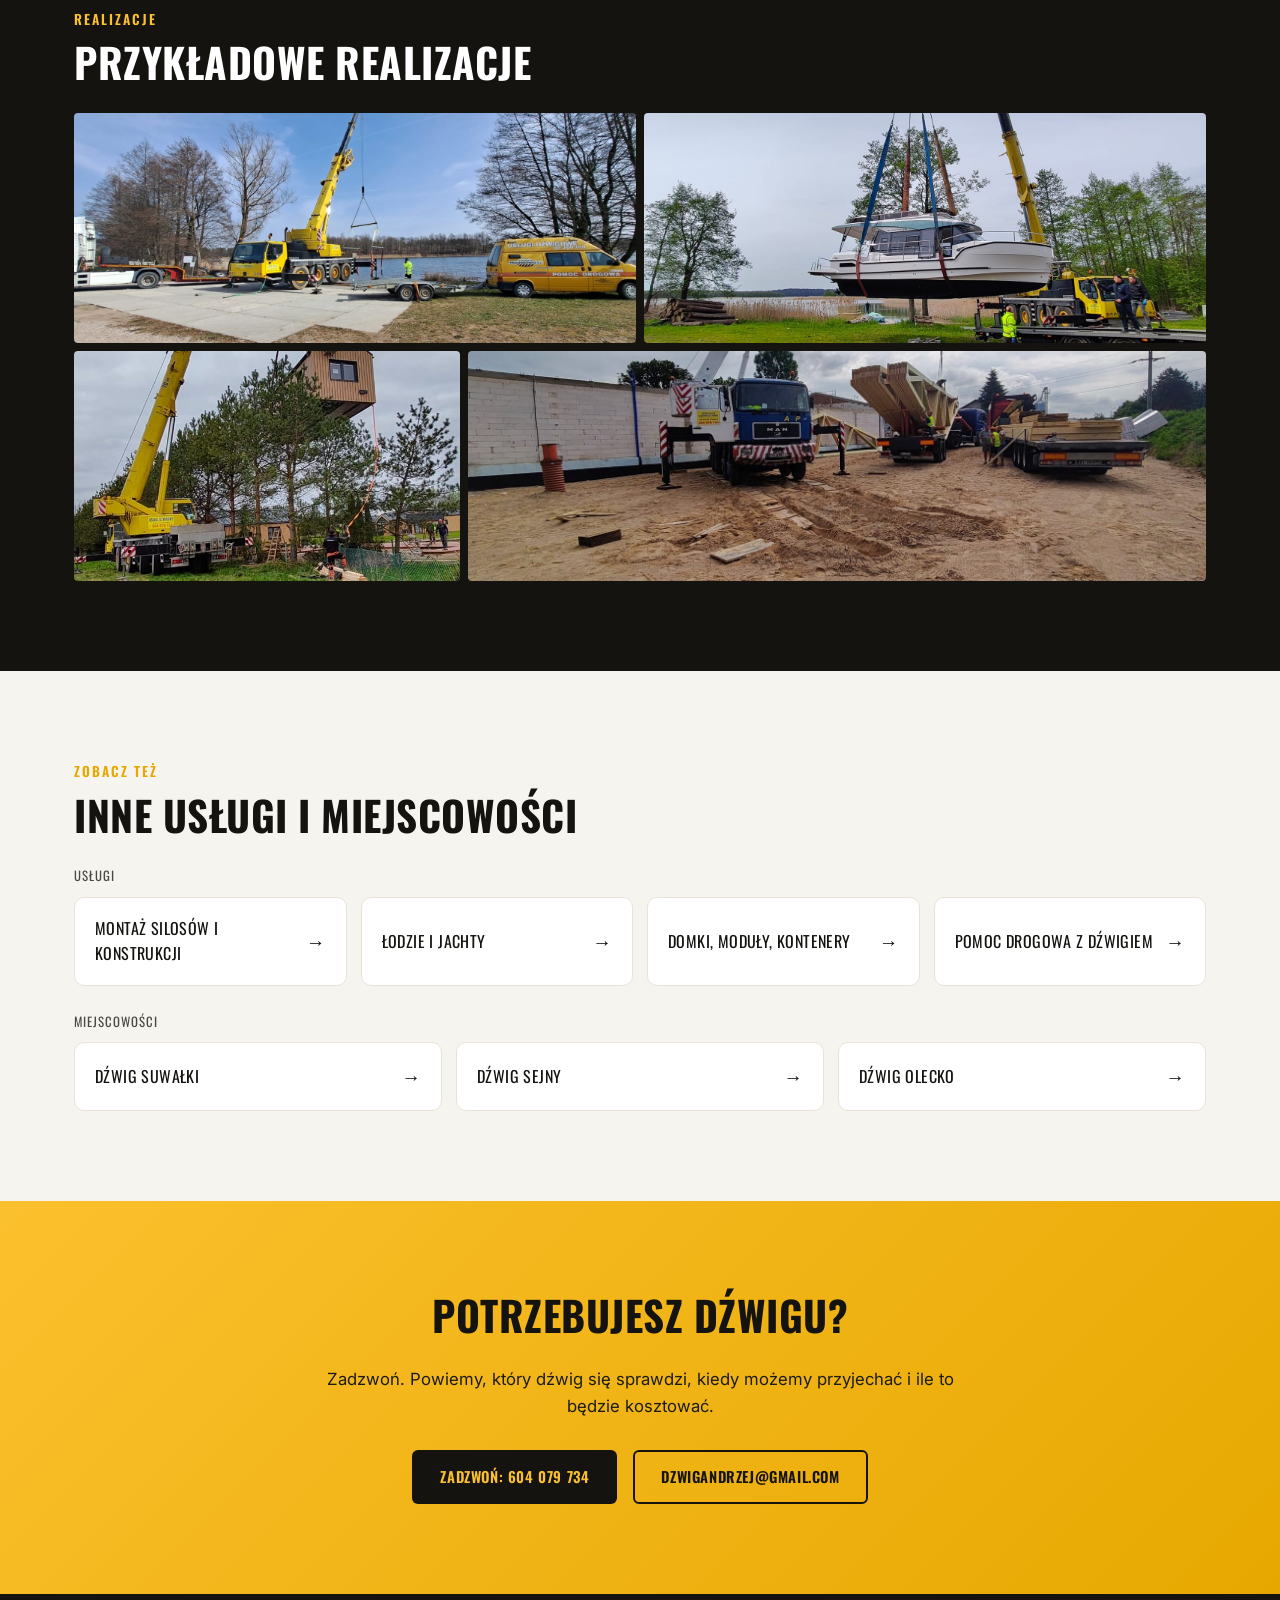
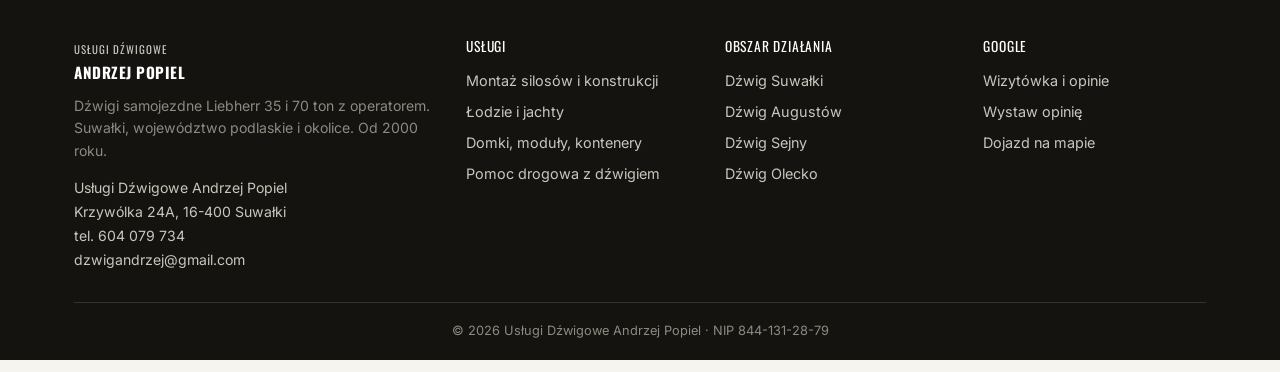
==== commit 986d7f7d: "Poprawki wygladu nowych sekcji (obszar, FAQ, linki, mobile) Co-Authored-By: Claude Opus 5.5 <noreply" ====
--- a/dzwig-augustow/index.html
+++ b/dzwig-augustow/index.html
@@ -116,7 +116,7 @@
 <main>
 <section class="subhero">
   <div class="hero-bg">
-    <img src="/assets/img/galeria/galeria-32.jpg" alt="Załadunek łodzi motorowej dźwigiem nad jeziorem" loading="eager">
+    <img src="/assets/img/galeria/galeria-32.jpg" alt="Załadunek łodzi motorowej dźwigiem nad jeziorem" loading="eager" fetchpriority="high">
     <div class="hero-overlay"></div>
   </div>
   <div class="container subhero-content">
@@ -173,19 +173,19 @@
     <h2 class="section-title">Przykładowe realizacje</h2>
     <div class="gallery">
       <figure class="gallery-item" data-group="portfolio">
-        <img src="/assets/img/galeria/galeria-02.jpg" alt="Przygotowanie do wodowania łodzi" loading="lazy">
+        <img src="/assets/img/galeria/galeria-02.jpg" alt="Przygotowanie do wodowania łodzi" loading="lazy" width="1500" height="675">
         <figcaption>Przygotowanie do wodowania łodzi</figcaption>
       </figure>
       <figure class="gallery-item" data-group="portfolio">
-        <img src="/assets/img/galeria/galeria-32.jpg" alt="Załadunek łodzi motorowej nad jeziorem" loading="lazy">
+        <img src="/assets/img/galeria/galeria-32.jpg" alt="Załadunek łodzi motorowej nad jeziorem" loading="lazy" width="1500" height="675">
         <figcaption>Załadunek łodzi motorowej nad jeziorem</figcaption>
       </figure>
       <figure class="gallery-item" data-group="portfolio">
-        <img src="/assets/img/galeria/galeria-25.jpg" alt="Przeniesienie domku całorocznego" loading="lazy">
+        <img src="/assets/img/galeria/galeria-25.jpg" alt="Przeniesienie domku całorocznego" loading="lazy" width="674" height="1500">
         <figcaption>Przeniesienie domku całorocznego</figcaption>
       </figure>
       <figure class="gallery-item" data-group="portfolio">
-        <img src="/assets/img/galeria/galeria-41.jpg" alt="Montaż wiązarów dachowych przy budowie hali" loading="lazy">
+        <img src="/assets/img/galeria/galeria-41.jpg" alt="Montaż wiązarów dachowych przy budowie hali" loading="lazy" width="1500" height="675">
         <figcaption>Montaż wiązarów dachowych przy budowie hali</figcaption>
       </figure>
     </div>
@@ -196,11 +196,15 @@
   <div class="container">
     <p class="section-kicker">Zobacz też</p>
     <h2 class="section-title">Inne usługi i miejscowości</h2>
+    <p class="related-label">Usługi</p>
     <div class="related-grid">
       <a class="related-card" href="/montaz-silosow-konstrukcji/"><span>Montaż silosów i konstrukcji</span><span class="arrow">→</span></a>
       <a class="related-card" href="/transport-lodzi-jachtow/"><span>Łodzie i jachty</span><span class="arrow">→</span></a>
       <a class="related-card" href="/przenoszenie-domkow-modulowych/"><span>Domki, moduły, kontenery</span><span class="arrow">→</span></a>
       <a class="related-card" href="/pomoc-drogowa-dzwig/"><span>Pomoc drogowa z dźwigiem</span><span class="arrow">→</span></a>
+    </div>
+    <p class="related-label">Miejscowości</p>
+    <div class="related-grid">
       <a class="related-card" href="/"><span>Dźwig Suwałki</span><span class="arrow">→</span></a>
       <a class="related-card" href="/dzwig-sejny/"><span>Dźwig Sejny</span><span class="arrow">→</span></a>
       <a class="related-card" href="/dzwig-olecko/"><span>Dźwig Olecko</span><span class="arrow">→</span></a>
--- a/assets/css/style.css
+++ b/assets/css/style.css
@@ -405,3 +405,36 @@
   .subhero{min-height:auto;}
   .reviews-cta .btn{flex:1 1 100%;justify-content:center;}
 }
+
+/* --- impeccable review fixes --- */
+.area-card{border-left:1px solid #e7e3d8;border-top:6px solid var(--yellow);}
+.area-card-main{border-left-color:var(--black);border-top-color:var(--yellow);}
+.area-km{font-family:var(--font-head);font-size:2.2rem;line-height:1;color:var(--yellow-dark);margin-bottom:6px;}
+.area-card-main .area-km{color:var(--yellow);text-transform:uppercase;}
+.faq-wrap > :first-child{position:sticky;top:100px;}
+.faq-wrap .btn-dark{margin-top:6px;white-space:nowrap;}
+.reviews-quote{font-size:1.4rem;max-width:34ch;}
+.related-label{font-family:var(--font-head);text-transform:uppercase;letter-spacing:1px;font-size:.8rem;color:var(--grey-700);margin:0 0 10px;}
+.related-grid + .related-label{margin-top:26px;}
+.related-grid{grid-template-columns:repeat(3,1fr);}
+.related-card .arrow{font-size:1.2rem;color:var(--black);transition:color .15s ease;}
+.related-card:hover .arrow{color:var(--yellow-dark);}
+@media (max-width: 980px){
+  .faq-wrap > :first-child{position:static;}
+}
+@media (max-width: 600px){
+  .area-grid{grid-template-columns:1fr 1fr;}
+  .area-km{font-size:1.7rem;}
+  .footer-col ul{gap:0;}
+  .footer-col a,.footer-nap a{display:inline-block;padding:10px 0;}
+  .service-more{padding:10px 0;}
+  .breadcrumbs a{display:inline-block;padding:8px 0;}
+  .related-grid{grid-template-columns:1fr;}
+}
+@media (max-width: 340px){ .area-grid{grid-template-columns:1fr;} }
+.area-card{border-top:1px solid #e7e3d8;}
+.area-card-main{border-top-color:var(--black);}
+.area-km{color:var(--black);}
+.side-card{border-bottom:0;box-shadow:inset 0 -4px 0 var(--yellow);}
+.faq-item summary::after{color:var(--black);}
+.related-grid{grid-template-columns:repeat(auto-fit,minmax(220px,1fr));}
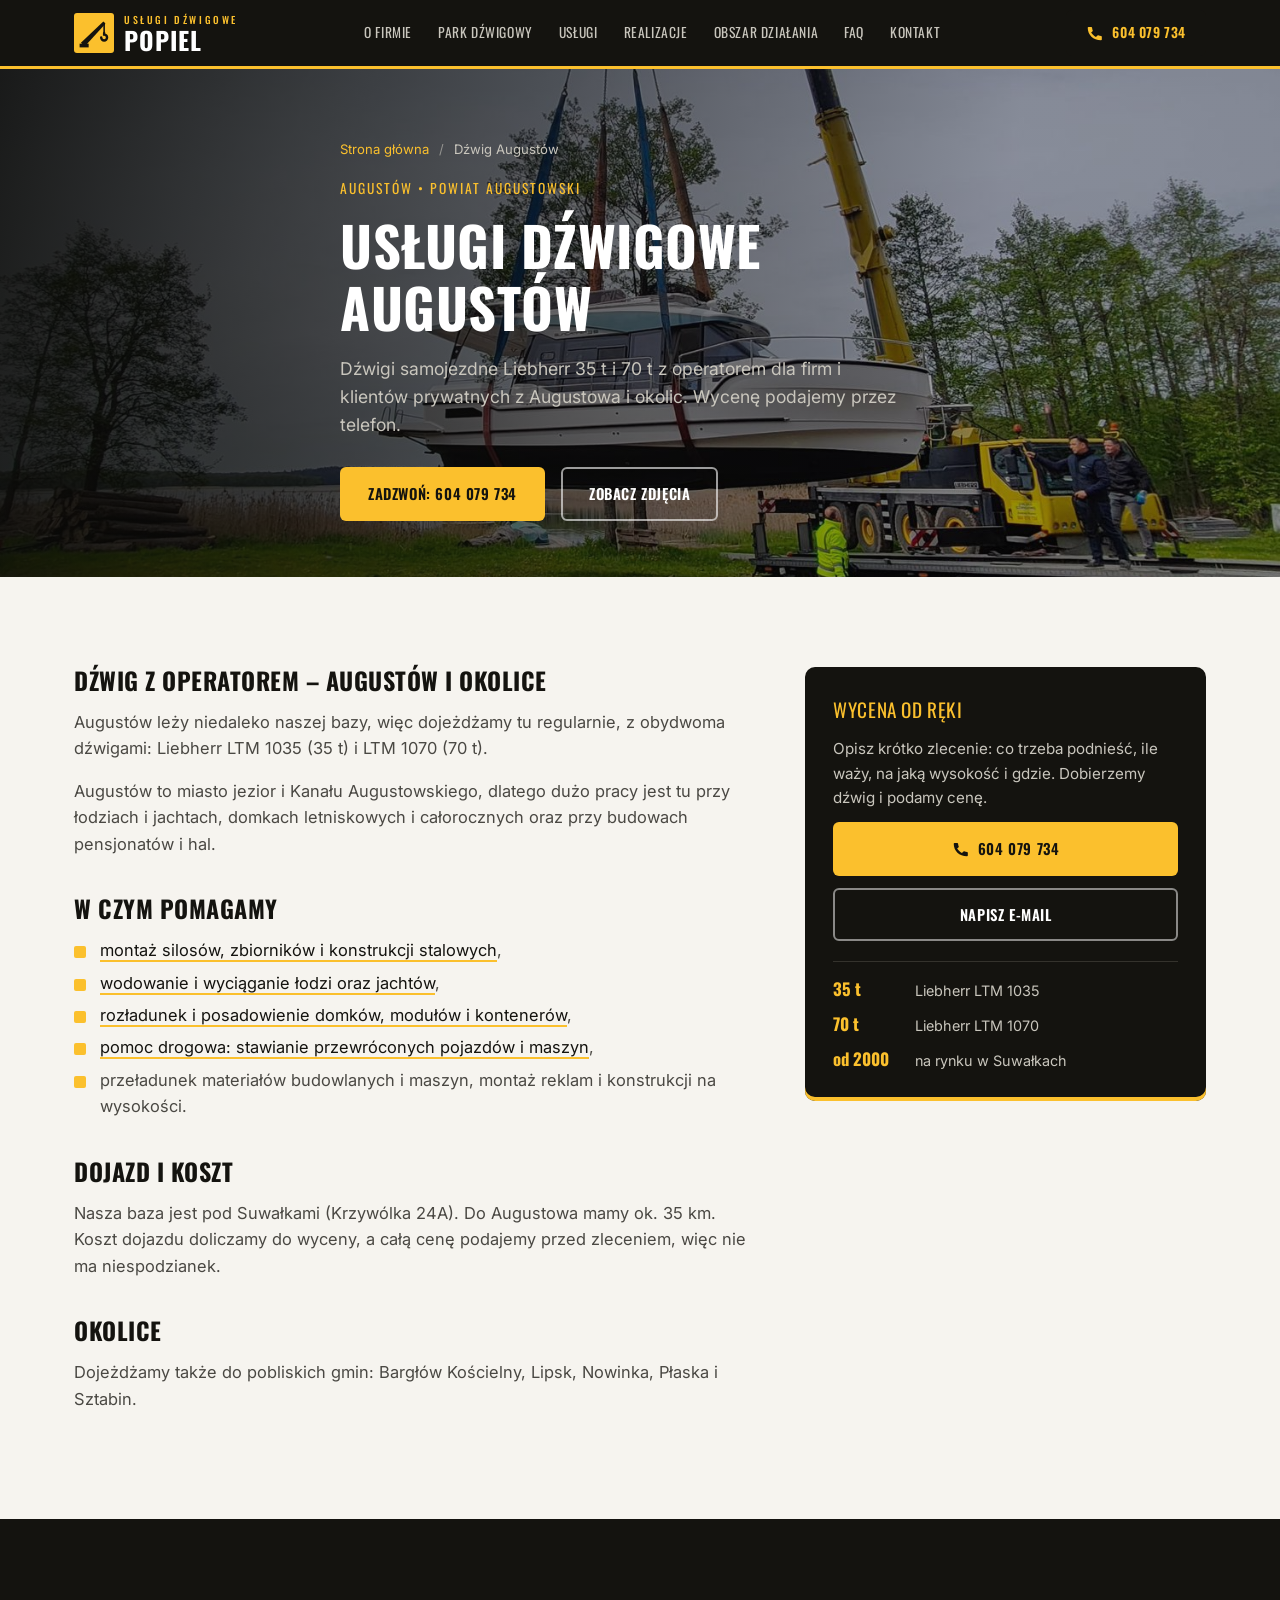
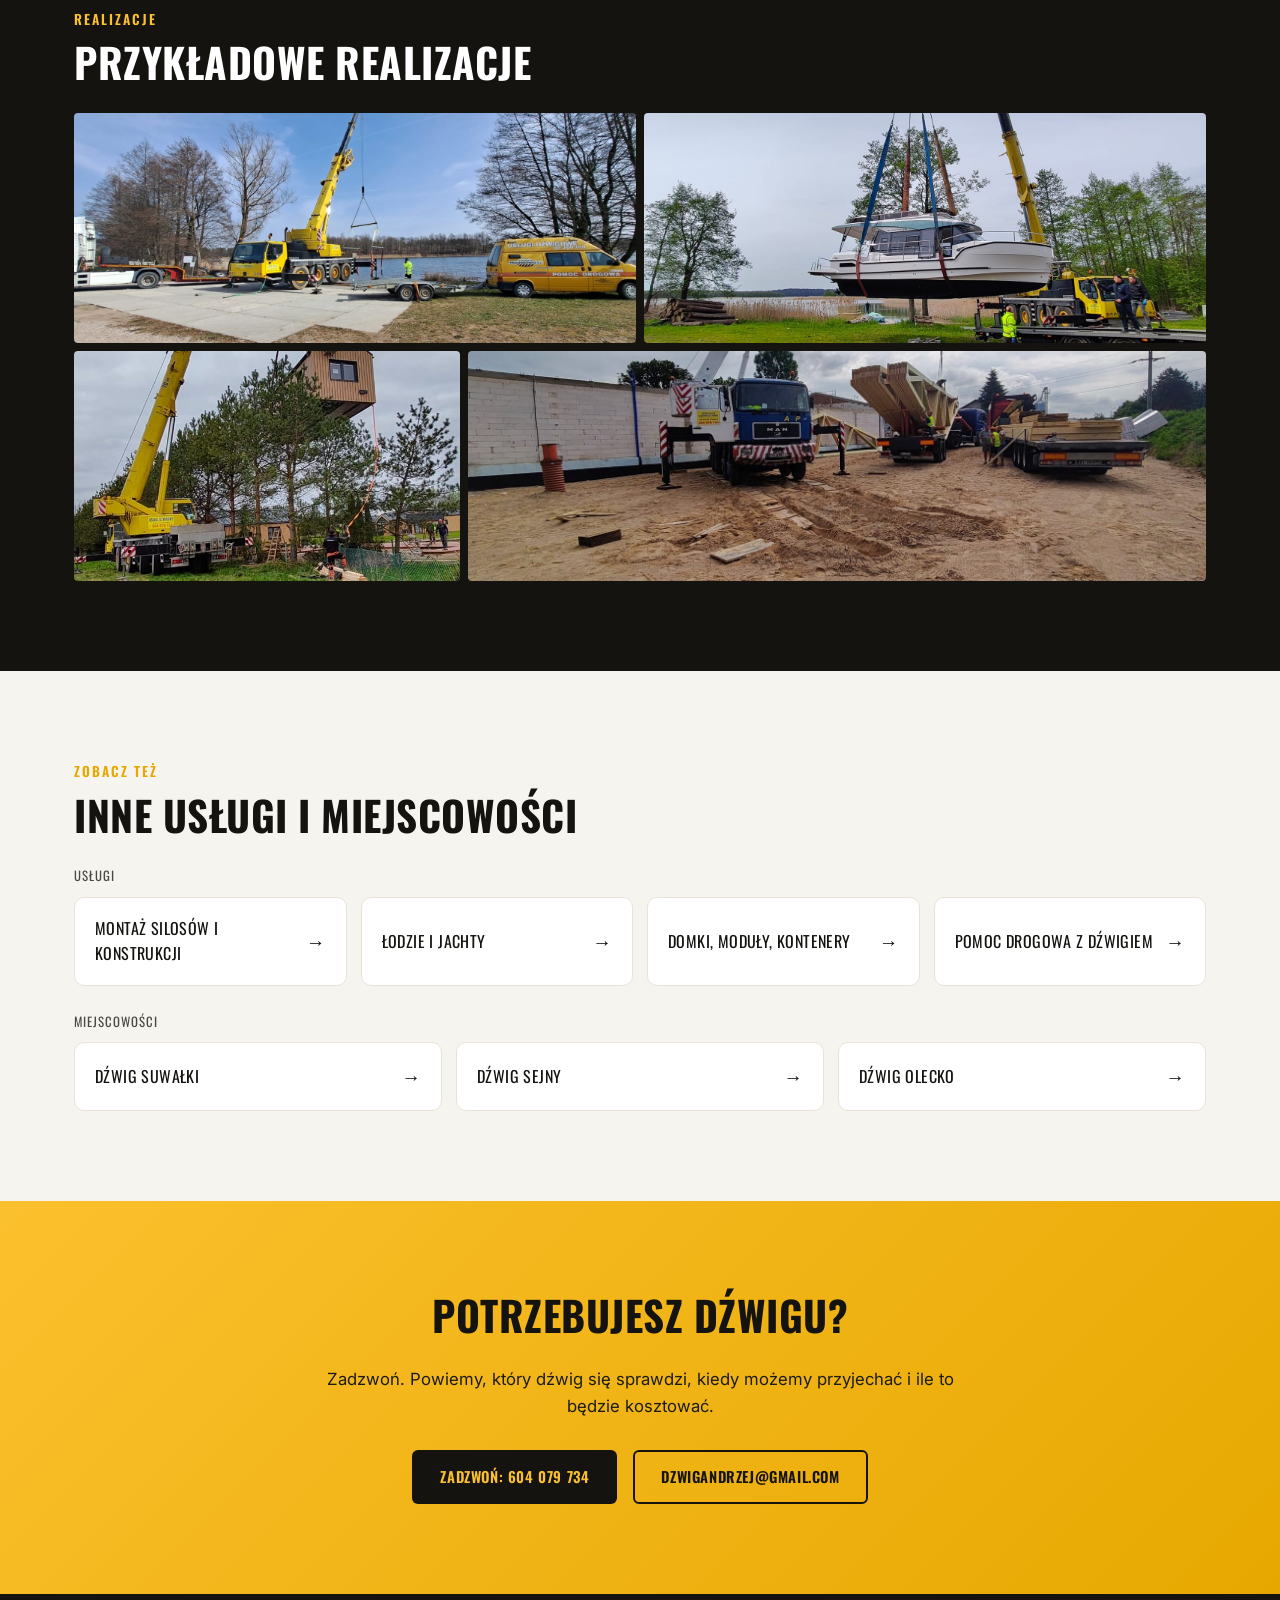
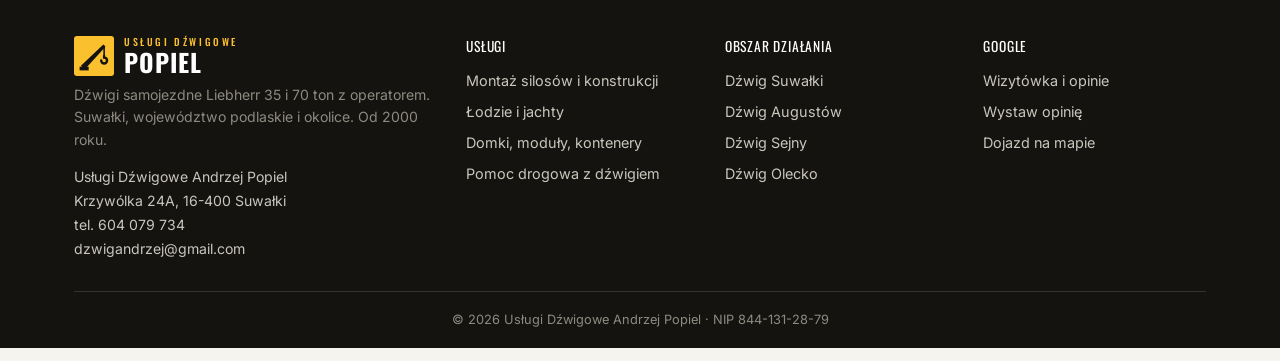
==== commit 78bd3d6c: "Nowe logo: znak wysiegnika + POPIEL w naglowku i stopce, favicon, apple-touch-icon, logo w JSON-LD C" ====
--- a/dzwig-augustow/index.html
+++ b/dzwig-augustow/index.html
@@ -17,6 +17,8 @@
 <meta property="og:image" content="https://www.dzwigsuwalki.pl/assets/img/galeria/galeria-32.jpg">
 <meta name="twitter:card" content="summary_large_image">
 <link rel="icon" href="/assets/img/favicon.svg" type="image/svg+xml">
+<link rel="icon" href="/assets/img/favicon-32.png" sizes="32x32" type="image/png">
+<link rel="apple-touch-icon" href="/assets/img/apple-touch-icon.png">
 <link rel="preconnect" href="https://fonts.googleapis.com">
 <link rel="preconnect" href="https://fonts.gstatic.com" crossorigin>
 <link href="https://fonts.googleapis.com/css2?family=Oswald:wght@500;600;700&family=Inter:wght@400;500;600;700&display=swap" rel="stylesheet">
@@ -81,14 +83,8 @@
 <header class="site-header" id="header">
   <div class="container header-inner">
     <a href="/" class="logo" aria-label="Usługi Dźwigowe Andrzej Popiel – strona główna">
-      <svg class="logo-icon" viewBox="0 0 64 64" aria-hidden="true">
-        <rect x="2" y="54" width="60" height="6" rx="1"/>
-        <rect x="8" y="48" width="10" height="8"/>
-        <path d="M14 48 L14 10 L52 38 L34 38" fill="none" stroke="currentColor" stroke-width="4" stroke-linecap="round" stroke-linejoin="round"/>
-        <line x1="34" y1="38" x2="34" y2="48" stroke="currentColor" stroke-width="4" stroke-linecap="round"/>
-        <circle cx="14" cy="10" r="3"/>
-      </svg>
-      <span class="logo-text">USŁUGI DŹWIGOWE<br><strong>Andrzej Popiel</strong></span>
+      <span class="logo-mark" aria-hidden="true"><svg viewBox="0 0 120 120"><rect x="6" y="100" width="34" height="14"/><polygon points="11,97 95,17 103,25 25,111"/><line x1="98" y1="22" x2="98" y2="58" stroke="currentColor" stroke-width="6"/><path d="M98 60 v6 a11 11 0 1 1 -11 11" fill="none" stroke="currentColor" stroke-width="9" stroke-linecap="round"/></svg></span>
+      <span class="logo-text"><span class="logo-kicker">Usługi dźwigowe</span><strong>Popiel</strong></span>
     </a>
 
     <nav class="main-nav" id="mainNav" aria-label="Menu główne">
@@ -228,7 +224,7 @@
   <div class="container">
     <div class="footer-grid">
       <div class="footer-brand">
-        <span class="logo-text">USŁUGI DŹWIGOWE<br><strong>Andrzej Popiel</strong></span>
+        <span class="logo logo--footer"><span class="logo-mark" aria-hidden="true"><svg viewBox="0 0 120 120"><rect x="6" y="100" width="34" height="14"/><polygon points="11,97 95,17 103,25 25,111"/><line x1="98" y1="22" x2="98" y2="58" stroke="currentColor" stroke-width="6"/><path d="M98 60 v6 a11 11 0 1 1 -11 11" fill="none" stroke="currentColor" stroke-width="9" stroke-linecap="round"/></svg></span><span class="logo-text"><span class="logo-kicker">Usługi dźwigowe</span><strong>Popiel</strong></span></span>
         <p>Dźwigi samojezdne Liebherr 35 i 70 ton z operatorem. Suwałki, województwo podlaskie i okolice. Od 2000 roku.</p>
         <address class="footer-nap">
           Usługi Dźwigowe Andrzej Popiel<br>
--- a/assets/css/style.css
+++ b/assets/css/style.css
@@ -67,9 +67,11 @@
   padding:10px 24px;gap:20px;
 }
 .logo{display:flex;align-items:center;gap:10px;color:var(--white);flex-shrink:0;}
-.logo-icon{width:34px;height:34px;color:var(--yellow);flex-shrink:0;}
-.logo-text{font-family:var(--font-head);font-size:.68rem;letter-spacing:1px;text-transform:uppercase;line-height:1.35;color:var(--grey-300);}
-.logo-text strong{color:var(--white);font-size:.95rem;letter-spacing:.5px;}
+.logo-mark{width:40px;height:40px;background:var(--yellow);color:var(--black);display:flex;align-items:center;justify-content:center;flex-shrink:0;border-radius:3px;}
+.logo-mark svg{width:32px;height:32px;fill:currentColor;}
+.logo-text{font-family:var(--font-head);text-transform:uppercase;display:flex;flex-direction:column;line-height:1;}
+.logo-kicker{font-size:.62rem;font-weight:500;letter-spacing:2.6px;color:var(--yellow);margin-bottom:3px;}
+.logo-text strong{color:var(--white);font-size:1.55rem;font-weight:700;letter-spacing:1px;line-height:.95;}
 
 .main-nav{display:flex;gap:26px;}
 .main-nav a{
@@ -249,8 +251,7 @@
 /* ---------- Footer ---------- */
 .site-footer{background:var(--black);color:var(--grey-300);padding:42px 0 0;}
 .footer-inner{display:flex;justify-content:space-between;align-items:flex-end;flex-wrap:wrap;gap:24px;padding-bottom:28px;border-bottom:1px solid #34322c;}
-.footer-brand .logo-text{color:var(--grey-300);}
-.footer-brand .logo-text strong{color:var(--white);}
+.logo--footer{margin-bottom:6px;}
 .footer-brand p{margin-top:8px;font-size:.88rem;color:var(--grey-700);}
 .footer-contact{display:flex;flex-direction:column;gap:6px;align-items:flex-end;font-family:var(--font-head);letter-spacing:.4px;}
 .footer-contact a:hover{color:var(--yellow);}
@@ -281,7 +282,10 @@
 
 @media (max-width: 600px){
   .header-inner{padding:8px 16px;}
-  .logo-text{display:none;}
+  .logo-kicker{font-size:.52rem;letter-spacing:2px;}
+  .logo-text strong{font-size:1.25rem;}
+  .logo-mark{width:36px;height:36px;}
+  .logo-mark svg{width:28px;height:28px;}
   .btn-call{font-size:.8rem;padding:9px 12px;}
   .hero{min-height:78vh;}
   .hero h1{max-width:none;}
@@ -298,6 +302,10 @@
 }
 
 @media (max-width: 400px){
+  .logo-kicker{display:none;}
+  .logo{gap:8px;}
+  .logo-text strong{font-size:1.1rem;}
+  .btn-call{white-space:nowrap;}
   .services-grid{grid-template-columns:1fr;}
 }
 
